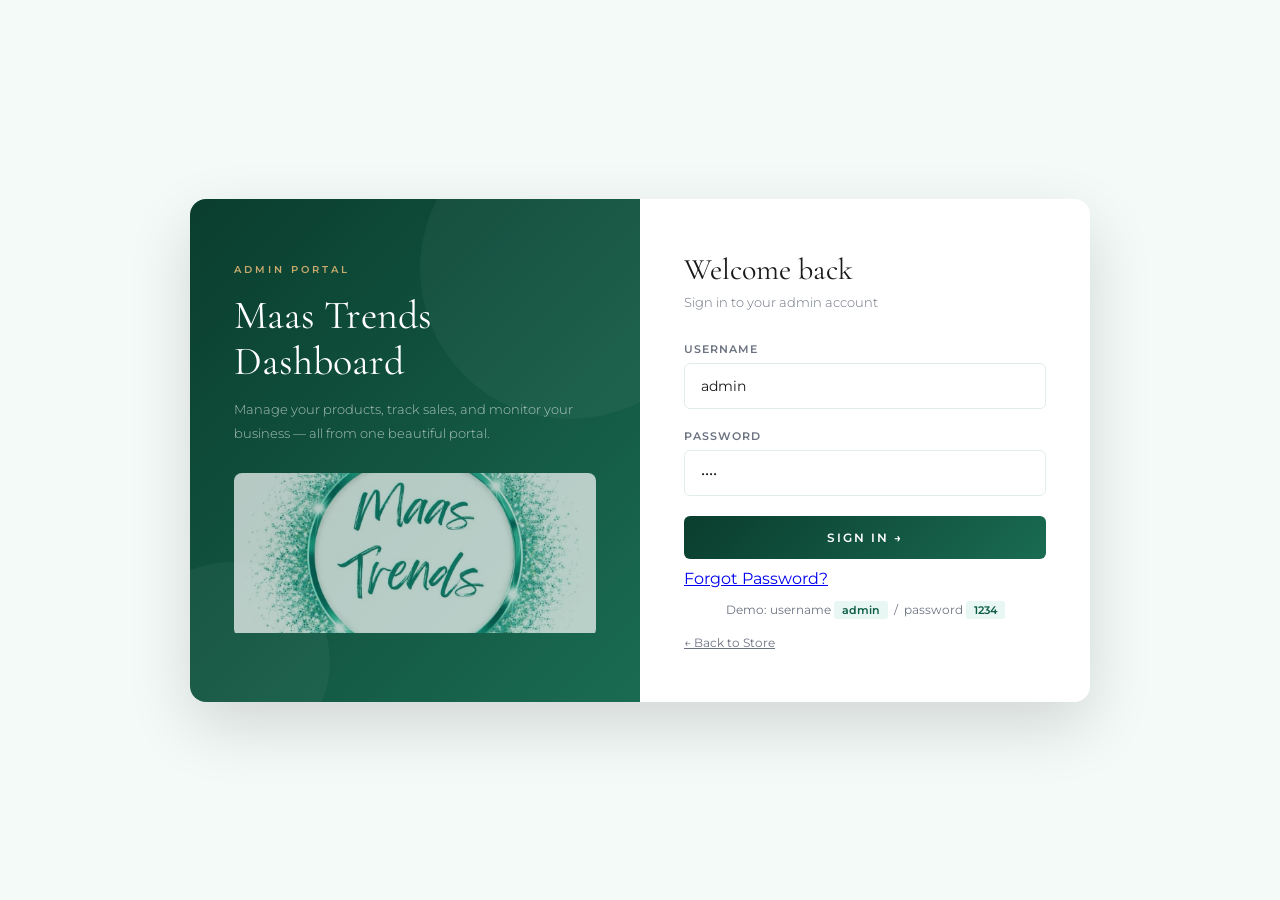
==== admin/index.html @ 2b7cb989 "Initial upload of project files" ====
<!DOCTYPE html>
<html lang="en">
<head>
<meta charset="UTF-8">
<meta name="viewport" content="width=device-width, initial-scale=1.0">
<title>Maas Trends — Admin Portal</title>
<link href="https://fonts.googleapis.com/css2?family=Cormorant+Garamond:ital,wght@0,400;0,600;1,400&family=Montserrat:wght@300;400;500;600;700&display=swap" rel="stylesheet">
<link rel="stylesheet" href="styles.css">
</head>
<body>

<!-- LOGIN PAGE -->
<div id="login-page">
  <div class="login-split">
    <div class="login-left">
      <p class="ll-label">Admin Portal</p>
      <h1 class="ll-title">Maas Trends Dashboard</h1>
      <p class="ll-sub">Manage your products, track sales, and monitor your business — all from one beautiful portal.</p>
      <div class="ll-img">
        <img src="[data-uri]" alt="Maas Trends">
      </div>
    </div>
    <div class="login-right">
      <div class="lr-title">Welcome back</div>
      <p class="lr-sub">Sign in to your admin account</p>
      <div class="lform-group">
        <label>Username</label>
        <input type="text" id="l-user" placeholder="Enter username" value="admin">
      </div>
      <div class="lform-group">
        <label>Password</label>
        <input type="password" id="l-pass" placeholder="Enter password" value="1234" onkeydown="if(event.key==='Enter')doLogin()">
      </div>
      <button class="btn-login" onclick="doLogin()">Sign In →</button>
      <div class="login-error" id="login-err">Invalid credentials. Try admin / 1234</div>
      <div style="margin-top:10px"><a href="#" onclick="resetPasswordByMobile()">Forgot Password?</a></div><div class="login-hint">Demo: username <span>admin</span> &nbsp;/&nbsp; password <span>1234</span></div>
      <a class="back-store" href="index.html">← Back to Store</a>
    </div>
  </div>
</div>

<!-- ADMIN APP -->
<div id="admin-app">
<div class="admin-layout">

  <!-- SIDEBAR -->
  <div class="sidebar-overlay" id="sidebar-overlay" onclick="closeSidebar()"></div>

  <aside class="sidebar" id="sidebar">
    <div class="sidebar-brand">
      <img class="sidebar-logo" src="[data-uri]" alt="Logo">
      <div>
        <div class="brand-name">Maas Trends</div>
        <span class="brand-badge">Admin Portal</span>
      </div>
    </div>
    <nav class="sidebar-nav">
      <div class="nav-section-label">Overview</div>
      <div class="nav-item active" onclick="goTab('dashboard',this)"><span class="nav-icon">📊</span> Dashboard</div>
      <div class="nav-section-label">Catalogue</div>
      <div class="nav-item" onclick="goTab('products',this)"><span class="nav-icon">👗</span> Products</div>
      <div class="nav-item" onclick="goTab('orders',this)"><span class="nav-icon">📦</span> Orders</div>
      <div class="nav-section-label">Analytics</div>
      <div class="nav-item" onclick="goTab('reports',this)"><span class="nav-icon">📈</span> Sales Reports</div>
      <div class="nav-item" onclick="goTab('customers',this)"><span class="nav-icon">👥</span> Customers</div>
    </nav>
    <div class="sidebar-footer">
      <div class="sidebar-user">
        <img class="user-avatar" src="[data-uri]" alt="Admin">
        <div>
          <div class="user-name">Admin User</div>
          <div class="user-role">Super Admin</div>
        </div>
      </div>
      <button class="btn-logout" onclick="doLogout()">Logout</button>
    </div>
  </aside>

  <!-- MAIN -->
  <div class="main-content">
    <div class="topbar">
      <div style="display:flex;align-items:center">
        <button class="hamburger-admin" onclick="toggleSidebar()">☰</button>
        <div class="topbar-left">
          <h1 id="page-title">Dashboard</h1>
        </div>
      </div>
      <div class="topbar-right">
        <div class="topbar-date" id="top-date"></div>
        <div class="notif-btn">🔔<div class="notif-dot"></div></div>
      </div>
    </div>

    <div class="page-content">

      <!-- DASHBOARD TAB -->
      <div class="tab-page active" id="tab-dashboard">
        <div class="stats-grid">
          <div class="stat-card green">
            <div class="sc-icon">💰</div>
            <div class="sc-label">Total Revenue</div>
            <div class="sc-value">₹84,250</div>
            <div class="sc-trend up">↑ 17% vs last month</div>
          </div>
          <div class="stat-card gold">
            <div class="sc-icon">📦</div>
            <div class="sc-label">Total Orders</div>
            <div class="sc-value">330</div>
            <div class="sc-trend up">↑ 24 new this week</div>
          </div>
          <div class="stat-card blue">
            <div class="sc-icon">👗</div>
            <div class="sc-label">Products Listed</div>
            <div class="sc-value" id="prod-count">12</div>
            <div class="sc-trend neutral">Across 5 categories</div>
          </div>
          <div class="stat-card red">
            <div class="sc-icon">⏳</div>
            <div class="sc-label">Pending Orders</div>
            <div class="sc-value">7</div>
            <div class="sc-trend down">Need attention</div>
          </div>
        </div>

        <div class="charts-row">
          <div class="card">
            <div class="card-head">
              <div><div class="card-title">Monthly Revenue</div><div class="card-sub">January — June 2026</div></div>
            </div>
            <div class="bar-wrap" id="monthly-chart"></div>
          </div>
          <div class="card">
            <div class="card-head"><div class="card-title">Sales by Category</div></div>
            <div class="pie-wrap">
              <div class="mini-pie"><div class="mini-pie-inner">330 units</div></div>
              <div class="pie-legend" id="pie-legend"></div>
            </div>
          </div>
        </div>

        <div class="charts-row">
          <div class="card">
            <div class="card-head">
              <div><div class="card-title">Recent Orders</div></div>
              <button class="btn-outline" onclick="goTab('orders',document.querySelector('.nav-item:nth-child(4)'))">View All</button>
            </div>
            <div class="table-wrap"><table id="dash-orders-table"></table></div>
          </div>
          <div class="card">
            <div class="card-head"><div class="card-title">Top Selling Products</div></div>
            <div style="padding:8px 22px 20px" id="top-products-list"></div>
          </div>
        </div>
      </div>

      <!-- PRODUCTS TAB -->
      <div class="tab-page" id="tab-products">
        <div style="display:flex;justify-content:space-between;align-items:center;margin-bottom:20px;flex-wrap:wrap;gap:12px">
          <input class="search-input" placeholder="🔍  Search products..." oninput="searchProds(this.value)">
          <div style="display:flex;gap:10px">
            <select id="cat-filter" onchange="filterProdsTable()" style="padding:10px 14px;border:1.5px solid var(--border);border-radius:6px;font-size:13px;color:var(--text)">
              <option value="">All Categories</option>
              <option>Saree</option><option>Nighty</option><option>Hijab</option><option>3-Piece Set</option><option>Anarkali</option>
            </select>
            <button class="btn-primary" onclick="openProdModal(null)">+ Add Product</button>
          </div>
        </div>
        <div class="card">
          <div class="card-head">
            <div><div class="card-title">All Products</div><div class="card-sub" id="prod-table-sub"></div></div>
          </div>
          <div class="table-wrap">
            <table>
              <thead><tr><th>Product</th><th>Category</th><th>Price</th><th>MRP</th><th>Discount</th><th>Stock</th><th>Actions</th></tr></thead>
              <tbody id="prod-table-body"></tbody>
            </table>
          </div>
        </div>
      </div>

      <!-- ORDERS TAB -->
      <div class="tab-page" id="tab-orders">
        <div style="display:flex;gap:10px;margin-bottom:20px;flex-wrap:wrap">
          <input class="search-input" placeholder="🔍  Search orders..." style="width:auto;flex:1;min-width:180px">
          <select style="padding:10px 14px;border:1.5px solid var(--border);border-radius:6px;font-size:13px;color:var(--text)" id="order-filter" onchange="renderOrders()">
            <option value="">All Orders</option>
            <option value="Processing">Processing</option>
            <option value="Shipped">Shipped</option>
            <option value="Delivered">Delivered</option>
            <option value="Cancelled">Cancelled</option>
          </select>
        </div>
        <div class="card">
          <div class="card-head"><div class="card-title">Orders</div></div>
          <div class="table-wrap">
            <table>
              <thead><tr><th>Order ID</th><th>Customer</th><th>Product</th><th>Amount</th><th>Date</th><th>Status</th><th>Action</th></tr></thead>
              <tbody id="orders-table-body"></tbody>
            </table>
          </div>
        </div>
      </div>

      <!-- REPORTS TAB -->
      <div class="tab-page" id="tab-reports">
        <div class="report-summary">
          <div class="report-card"><div class="rc-val">₹84,250</div><div class="rc-label">June Revenue</div></div>
          <div class="report-card"><div class="rc-val">330</div><div class="rc-label">Units Sold (June)</div></div>
          <div class="report-card"><div class="rc-val">₹255.3</div><div class="rc-label">Avg Order Value</div></div>
        </div>
        <div class="charts-row">
          <div class="card">
            <div class="card-head"><div><div class="card-title">Monthly Revenue Breakdown</div><div class="card-sub">Jan – Jun 2026</div></div></div>
            <div style="padding:20px 22px" id="report-monthly"></div>
          </div>
          <div class="card">
            <div class="card-head"><div class="card-title">Category Breakdown</div></div>
            <div style="padding:20px 22px" id="report-cats"></div>
          </div>
        </div>
        <div class="card">
          <div class="card-head"><div><div class="card-title">Max Selling Products — All Time</div></div></div>
          <div class="table-wrap">
            <table>
              <thead><tr><th>Rank</th><th>Product</th><th>Category</th><th>Units Sold</th><th>Revenue</th></tr></thead>
              <tbody id="top-products-table"></tbody>
            </table>
          </div>
        </div>
      </div>

      <!-- CUSTOMERS TAB -->
      <div class="tab-page" id="tab-customers">
        <div class="stats-grid">
          <div class="stat-card green"><div class="sc-icon">👥</div><div class="sc-label">Total Customers</div><div class="sc-value">1,248</div><div class="sc-trend up">↑ 48 this month</div></div>
          <div class="stat-card gold"><div class="sc-icon">🔁</div><div class="sc-label">Repeat Buyers</div><div class="sc-value">68%</div><div class="sc-trend up">↑ 5% vs last month</div></div>
          <div class="stat-card blue"><div class="sc-icon">📍</div><div class="sc-label">Tamil Nadu</div><div class="sc-value">84%</div><div class="sc-trend neutral">Top location</div></div>
          <div class="stat-card red"><div class="sc-icon">⭐</div><div class="sc-label">Avg Rating</div><div class="sc-value">4.8</div><div class="sc-trend up">★ 4.8 / 5.0</div></div>
        </div>
        <div class="card">
          <div class="card-head"><div class="card-title">Recent Customers</div></div>
          <div class="table-wrap">
            <table>
              <thead><tr><th>Name</th><th>Phone</th><th>City</th><th>Orders</th><th>Total Spent</th><th>Last Order</th></tr></thead>
              <tbody id="customers-table"></tbody>
            </table>
          </div>
        </div>
      </div>

    </div><!-- /page-content -->
  </div><!-- /main-content -->
</div>
</div><!-- /admin-app -->

<!-- PRODUCT MODAL -->
<div class="modal-overlay" id="prod-modal">
  <div class="modal">
    <div class="modal-header">
      <div class="modal-title" id="pm-title">Add Product</div>
      <button class="modal-close" onclick="closeProdModal()">✕</button>
    </div>
    <div class="modal-body">
      <div class="img-preview" onclick="document.getElementById('pm-img-input').click()" id="img-preview">
        <div class="img-preview-placeholder"><span>🖼️</span><p>Click to upload product image</p></div>
      </div>
      <input type="file" id="pm-img-input" accept="image/*" style="display:none" onchange="previewImg(this)">
      <div style="height:16px"></div>
      <div class="form-group"><label>Product Name</label><input type="text" id="pm-name" placeholder="e.g. Silk Banarasi Saree"></div>
      <div class="form-row-2">
        <div class="form-group"><label>Category</label>
          <select id="pm-cat">
            <option>Saree</option><option>Nighty</option><option>Hijab</option><option>3-Piece Set</option><option>Anarkali</option>
          </select>
        </div>
        <div class="form-group"><label>Stock Status</label>
          <select id="pm-stock">
            <option>In Stock</option><option>Low Stock</option><option>Out of Stock</option>
          </select>
        </div>
      </div>
      <div class="form-row-2">
        <div class="form-group"><label>Sale Price (₹)</label><input type="number" id="pm-price" placeholder="1299"></div>
        <div class="form-group"><label>MRP (₹)</label><input type="number" id="pm-mrp" placeholder="1799"></div>
      </div>
      <div class="form-row-2">
        <div class="form-group"><label>Fabric</label><input type="text" id="pm-fabric" placeholder="e.g. Pure Silk"></div>
        <div class="form-group"><label>Wash Care</label><input type="text" id="pm-care" placeholder="e.g. Hand Wash"></div>
      </div>
      <div class="form-group"><label>Description</label><textarea id="pm-desc" placeholder="Describe the product..."></textarea></div>
    </div>
    <div class="modal-footer">
      <button class="btn-outline" onclick="closeProdModal()">Cancel</button>
      <button class="btn-primary" onclick="saveProd()">Save Product</button>
    </div>
  </div>
</div>

<!-- TOAST -->
<div class="toast" id="toast"></div>

<script src="script.js"></script>
</body>
</html>
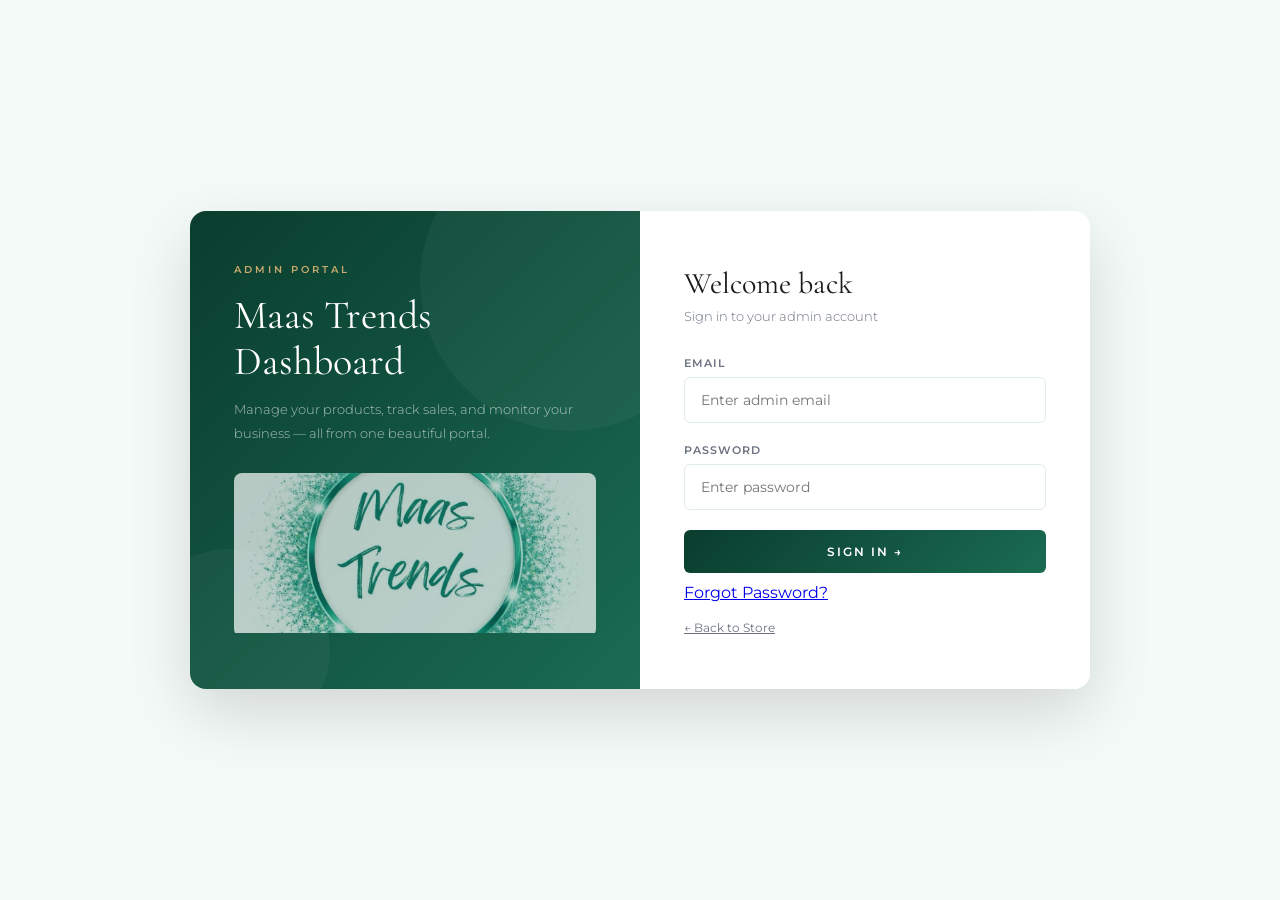
==== commit 2bf08524: "committuhh" ====
--- a/admin/index.html
+++ b/admin/index.html
@@ -1,3 +1,4 @@
+
 <!DOCTYPE html>
 <html lang="en">
 <head>
@@ -24,16 +25,16 @@
       <div class="lr-title">Welcome back</div>
       <p class="lr-sub">Sign in to your admin account</p>
       <div class="lform-group">
-        <label>Username</label>
-        <input type="text" id="l-user" placeholder="Enter username" value="admin">
+        <label>Email</label>
+        <input type="email" id="l-user" placeholder="Enter admin email">
       </div>
       <div class="lform-group">
         <label>Password</label>
-        <input type="password" id="l-pass" placeholder="Enter password" value="1234" onkeydown="if(event.key==='Enter')doLogin()">
+        <input type="password" id="l-pass" placeholder="Enter password" onkeydown="if(event.key==='Enter')doLogin()">
       </div>
       <button class="btn-login" onclick="doLogin()">Sign In →</button>
-      <div class="login-error" id="login-err">Invalid credentials. Try admin / 1234</div>
-      <div style="margin-top:10px"><a href="#" onclick="resetPasswordByMobile()">Forgot Password?</a></div><div class="login-hint">Demo: username <span>admin</span> &nbsp;/&nbsp; password <span>1234</span></div>
+      <div class="login-error" id="login-err">Invalid credentials.</div>
+      <div style="margin-top:10px"><a href="#" onclick="resetPasswordByMobile()">Forgot Password?</a></div>
       <a class="back-store" href="index.html">← Back to Store</a>
     </div>
   </div>
@@ -301,4 +302,4 @@
 
 <script src="script.js"></script>
 </body>
-</html>
+</html>
